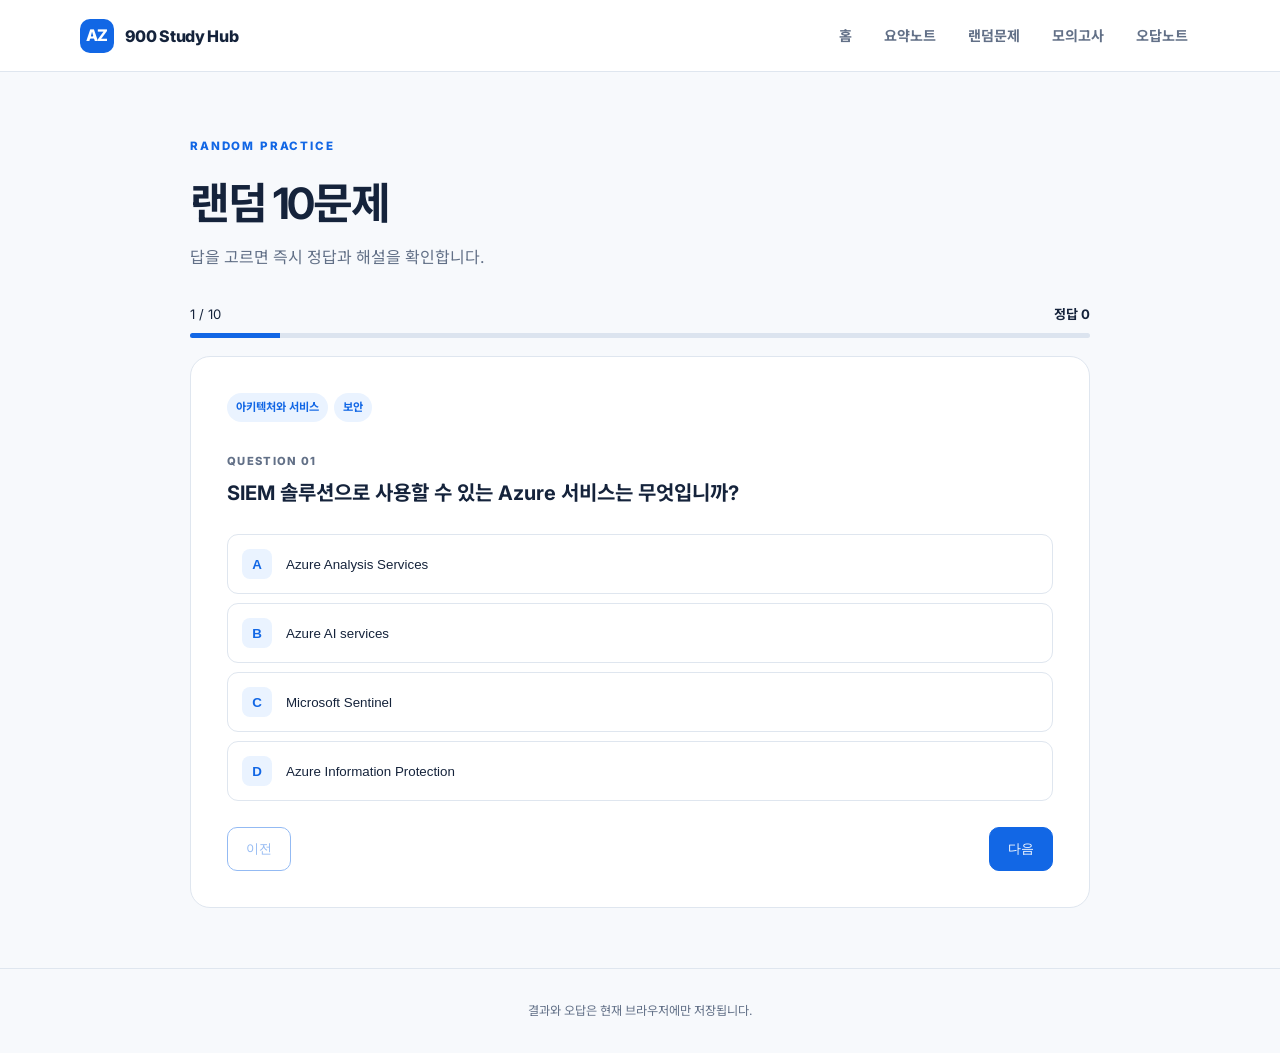
==== quiz.html @ db688e24 "first commit" ====
<!doctype html><html lang="ko"><head><meta charset="utf-8"><meta name="viewport" content="width=device-width,initial-scale=1"><meta name="description" content="AZ-900 랜덤문제와 모의고사"><title>문제풀이 · AZ-900 Study Hub</title><link rel="stylesheet" href="css/style.css"></head><body><header class="nav"><a class="brand" href="index.html"><span>AZ</span> 900 Study Hub</a><nav><a href="index.html">홈</a><a href="summary.html">요약노트</a><a href="quiz.html?mode=random">랜덤문제</a><a href="quiz.html?mode=exam">모의고사</a><a href="quiz.html?mode=wrong">오답노트</a></nav></header><main class="container quiz-page"><section class="quiz-head"><div><p class="eyebrow" id="modeKicker">PRACTICE</p><h1 id="modeTitle">문제풀이</h1><p id="modeDesc"></p></div><div class="timer" id="timer" hidden><small>남은 시간</small><b id="timerText">35:00</b></div></section><div class="quiz-bar" id="quizBar" hidden><div><span id="progressText"></span><b id="scoreText"></b></div><div class="progress"><i id="progressFill"></i></div></div><section id="quizArea"></section><section id="resultArea" class="result" hidden></section></main><footer>결과와 오답은 현재 브라우저에만 저장됩니다.</footer><script src="js/data.js"></script><script src="js/quiz.js"></script></body></html>
---- css/style.css ----
@import url('https://fonts.googleapis.com/css2?family=Inter:wght@500;600;700;800&family=Noto+Sans+KR:wght@400;500;600;700;800&display=swap');
:root{--ink:#15233b;--muted:#627087;--line:#dfe6ef;--blue:#1267e5;--blue2:#eaf3ff;--navy:#10203a;--bg:#f7f9fc;--green:#087f5b;--red:#c92a2a;--orange:#f59f00}*{box-sizing:border-box}html{scroll-behavior:smooth}body{margin:0;color:var(--ink);background:var(--bg);font-family:Inter,'Noto Sans KR',sans-serif;line-height:1.65}a{color:inherit;text-decoration:none}.container{width:min(1120px,calc(100% - 40px));margin:auto}.nav{height:72px;display:flex;align-items:center;justify-content:space-between;padding:0 max(20px,calc((100vw - 1120px)/2));border-bottom:1px solid var(--line);background:rgba(255,255,255,.94);position:sticky;top:0;z-index:20;backdrop-filter:blur(12px)}.brand{font-weight:800;letter-spacing:-.02em}.brand span{display:inline-grid;place-items:center;width:34px;height:34px;margin-right:8px;border-radius:10px;color:white;background:var(--blue)}nav{display:flex;gap:8px}nav a{padding:9px 12px;border-radius:9px;color:var(--muted);font-size:.88rem;font-weight:700}nav a:hover,nav a.active{color:var(--blue);background:var(--blue2)}.hero{min-height:560px;display:grid;grid-template-columns:1.45fr .7fr;gap:80px;align-items:center}.eyebrow{margin:0 0 12px;color:var(--blue);font-size:.72rem;font-weight:800;letter-spacing:.16em}.hero h1,.notes-head h1{margin:0;font-size:clamp(3.2rem,6vw,5.5rem);line-height:1.04;letter-spacing:-.065em}.hero h1 em{color:var(--blue);font-style:normal}.lead{max-width:650px;margin:24px 0;color:var(--muted);font-size:1.08rem}.actions{display:flex;gap:10px;margin-top:28px}.btn{display:inline-flex;justify-content:center;align-items:center;padding:12px 18px;border:1px solid var(--blue);border-radius:10px;color:white;background:var(--blue);font:700 .9rem inherit;cursor:pointer}.btn.ghost{color:var(--blue);background:white}.btn:disabled{opacity:.45;cursor:not-allowed}.exam-card{padding:34px;border-radius:22px;color:white;background:var(--navy);box-shadow:0 28px 60px #10203a30}.exam-card small{color:#afc2df}.exam-card strong{display:block;margin:12px 0;font-size:4rem;line-height:1}.exam-card sup{font-size:1rem;color:#7fb1ff}.exam-card p{margin:0;color:#afc2df}.stats{display:grid;grid-template-columns:repeat(4,1fr);margin-bottom:110px;border:1px solid var(--line);border-radius:18px;background:white;box-shadow:0 16px 45px #1c3f7020}.stats article{padding:25px 30px;border-right:1px solid var(--line)}.stats article:last-child{border:0}.stats b,.stats span{display:block}.stats b{font-size:1.8rem}.stats span{color:var(--muted);font-size:.78rem}.section-title{margin-bottom:30px}.section-title h2{margin:0;font-size:2rem;letter-spacing:-.04em}.domain-grid{display:grid;grid-template-columns:repeat(3,1fr);gap:14px;margin-bottom:100px}.domain-grid a{position:relative;padding:30px;border:1px solid var(--line);border-radius:18px;background:white;transition:.2s}.domain-grid a:hover{transform:translateY(-4px);border-color:#9ec3f6;box-shadow:0 18px 35px #1c3f7018}.domain-grid span{color:var(--blue);font-weight:800}.domain-grid h3{margin:22px 0 4px}.domain-grid b{color:var(--blue)}.domain-grid p{color:var(--muted);font-size:.88rem}.quick{display:grid;grid-template-columns:1fr 1fr;gap:60px;padding:50px;margin-bottom:80px;border-radius:22px;color:white;background:var(--navy)}.quick h2{margin:0;font-size:2rem}.quick-link{display:flex;justify-content:space-between;padding:15px 0;border-bottom:1px solid #ffffff2a}.quick-link span{color:#aabbd3;font-size:.82rem}footer{padding:32px 20px;text-align:center;color:var(--muted);font-size:.76rem;border-top:1px solid var(--line)}
.notes{max-width:980px}.notes-head{padding:90px 0 50px}.notes-head p:last-child{color:var(--muted)}.toc{position:sticky;top:82px;z-index:10;margin-bottom:22px;padding:8px;border:1px solid var(--line);border-radius:13px;background:#fffffff2;box-shadow:0 8px 24px #1c3f7012}.note-section{scroll-margin-top:150px;margin-bottom:22px;padding:42px;border:1px solid var(--line);border-radius:20px;background:white}.kicker{color:var(--blue);font-size:.72rem;font-weight:800;letter-spacing:.12em}.note-section h2{margin:4px 0 30px;font-size:2rem}.note-section h3{margin:34px 0 14px}.cards{display:grid;grid-template-columns:repeat(2,1fr);gap:10px}.cards.three{grid-template-columns:repeat(3,1fr)}.cards article{padding:20px;border:1px solid var(--line);border-radius:12px;background:#fafcff}.cards b{color:#174e9b}.cards p{margin:5px 0 0;color:var(--muted);font-size:.84rem}.callout{display:flex;justify-content:space-between;gap:30px;margin:22px 0;padding:20px;border-radius:12px;color:white;background:var(--navy)}.callout span{max-width:70%;color:#c5d0e2;font-size:.84rem}.table-wrap{overflow:auto}table{width:100%;border-collapse:collapse;font-size:.87rem}th,td{padding:14px;border-bottom:1px solid var(--line);text-align:left;vertical-align:top}th{color:var(--muted);font-size:.78rem;background:#f7f9fc}.trap{margin:20px 0;padding:17px;border-left:4px solid var(--orange);border-radius:8px;background:#fff8e6;font-size:.86rem}.trap b{display:block;color:#a05b00}.key-list{padding:0;list-style:none}.key-list li{padding:12px 4px;border-bottom:1px solid var(--line);font-size:.9rem}.hierarchy{display:flex;align-items:center;justify-content:center;gap:15px;padding:20px;border-radius:12px;background:var(--blue2)}.hierarchy i{color:var(--blue);font-style:normal}.mini{color:var(--muted);font-size:.85rem}.last{border-top:5px solid var(--blue)}
.quiz-page{max-width:900px;min-height:calc(100vh - 150px)}.quiz-head{display:flex;justify-content:space-between;align-items:end;padding:65px 0 28px}.quiz-head h1{margin:0;font-size:2.7rem;letter-spacing:-.05em}.quiz-head p:last-child{margin:5px 0;color:var(--muted)}.timer{min-width:130px;padding:14px 20px;border-radius:12px;color:white;background:var(--navy)}.timer small,.timer b{display:block}.timer small{color:#aabbd3}.timer b{font-size:1.45rem}.quiz-bar{margin-bottom:18px}.quiz-bar>div:first-child{display:flex;justify-content:space-between;font-size:.82rem}.progress{height:5px;margin-top:8px;overflow:hidden;border-radius:10px;background:#dce4ef}.progress i{display:block;height:100%;background:var(--blue);transition:.2s}.question{padding:36px;margin-bottom:60px;border:1px solid var(--line);border-radius:20px;background:white}.qmeta{display:flex;gap:6px}.qmeta span{padding:5px 9px;border-radius:20px;color:var(--blue);background:var(--blue2);font-size:.7rem;font-weight:700}.qnum{margin-top:30px;color:var(--muted);font-size:.7rem;font-weight:800;letter-spacing:.12em}.question h2{margin:8px 0 25px;font-size:1.25rem;line-height:1.55}.choices{display:grid;gap:9px}.choices button{display:flex;align-items:center;gap:14px;width:100%;padding:14px;border:1px solid var(--line);border-radius:11px;text-align:left;color:var(--ink);background:#fff;font:500 .9rem inherit;cursor:pointer}.choices button:hover,.choices button.selected{border-color:var(--blue);background:var(--blue2)}.choices i{display:grid;place-items:center;flex:0 0 30px;height:30px;border-radius:8px;color:var(--blue);background:var(--blue2);font-style:normal;font-weight:800}.feedback{margin-top:18px;padding:18px;border-radius:11px}.feedback.ok{color:#075f46;background:#e8f7f1}.feedback.no{color:#982020;background:#fff0f0}.feedback p{margin:7px 0}.feedback small{display:block;margin-top:10px}.qnav{display:flex;justify-content:space-between;margin-top:26px}.result{text-align:center;padding:45px;margin-bottom:60px;border:1px solid var(--line);border-radius:20px;background:white}.result h2{margin:0;font-size:3rem}.result-score{color:var(--blue);font-size:1.6rem}.result-list{margin-top:30px;text-align:left}.result-list details{padding:14px;border-bottom:1px solid var(--line)}.result-list summary{cursor:pointer}.result-list summary b{float:right}.result-list .pass summary b{color:var(--green)}.result-list .miss summary b{color:var(--red)}.result-list p{color:var(--muted);font-size:.86rem}.result .actions{justify-content:center}.empty{padding:70px;text-align:center;border:1px solid var(--line);border-radius:20px;background:white}
@media(max-width:760px){.nav{height:auto;align-items:flex-start;padding:14px 20px}.nav nav{max-width:65%;overflow:auto}.nav nav a{white-space:nowrap;padding:7px}.hero{grid-template-columns:1fr;min-height:auto;padding:70px 0}.hero h1,.notes-head h1{font-size:3.1rem}.exam-card{display:none}.stats{grid-template-columns:1fr 1fr;margin-bottom:70px}.stats article:nth-child(2){border-right:0}.stats article{border-bottom:1px solid var(--line)}.domain-grid{grid-template-columns:1fr}.quick{grid-template-columns:1fr;padding:30px}.notes-head{padding:60px 0 30px}.toc{position:static;overflow:auto;white-space:nowrap}.note-section{padding:24px 18px}.cards,.cards.three{grid-template-columns:1fr}.callout{flex-direction:column;gap:8px}.callout span{max-width:none}.hierarchy{flex-wrap:wrap}.quiz-head{align-items:flex-start;gap:15px}.quiz-head h1{font-size:2rem}.question{padding:22px 17px}.timer{min-width:110px}.container{width:min(100% - 24px,1120px)}}
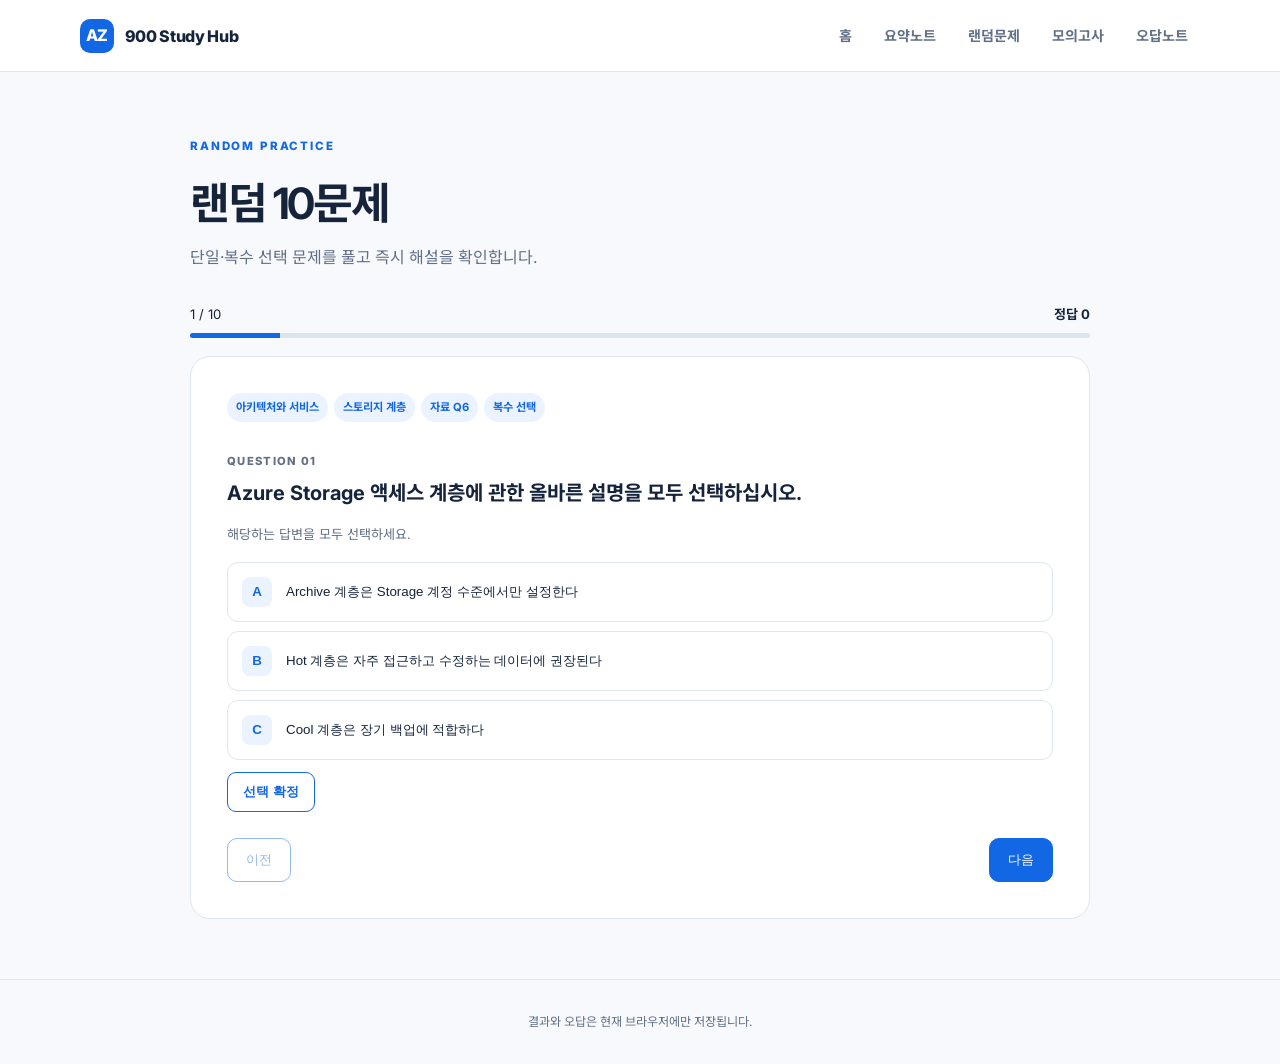
==== commit 02c07347: "Refactor quiz HTML structure and update timer display; enhance quiz tools with question map and revi" ====
--- a/quiz.html
+++ b/quiz.html
@@ -1 +1,28 @@
-<!doctype html><html lang="ko"><head><meta charset="utf-8"><meta name="viewport" content="width=device-width,initial-scale=1"><meta name="description" content="AZ-900 랜덤문제와 모의고사"><title>문제풀이 · AZ-900 Study Hub</title><link rel="stylesheet" href="css/style.css"></head><body><header class="nav"><a class="brand" href="index.html"><span>AZ</span> 900 Study Hub</a><nav><a href="index.html">홈</a><a href="summary.html">요약노트</a><a href="quiz.html?mode=random">랜덤문제</a><a href="quiz.html?mode=exam">모의고사</a><a href="quiz.html?mode=wrong">오답노트</a></nav></header><main class="container quiz-page"><section class="quiz-head"><div><p class="eyebrow" id="modeKicker">PRACTICE</p><h1 id="modeTitle">문제풀이</h1><p id="modeDesc"></p></div><div class="timer" id="timer" hidden><small>남은 시간</small><b id="timerText">35:00</b></div></section><div class="quiz-bar" id="quizBar" hidden><div><span id="progressText"></span><b id="scoreText"></b></div><div class="progress"><i id="progressFill"></i></div></div><section id="quizArea"></section><section id="resultArea" class="result" hidden></section></main><footer>결과와 오답은 현재 브라우저에만 저장됩니다.</footer><script src="js/data.js"></script><script src="js/quiz.js"></script></body></html>
+<!doctype html>
+<html lang="ko">
+<head>
+  <meta charset="utf-8">
+  <meta name="viewport" content="width=device-width,initial-scale=1">
+  <meta name="description" content="AZ-900 랜덤문제와 실전 모의고사">
+  <title>문제풀이 · AZ-900 Study Hub</title>
+  <link rel="stylesheet" href="css/style.css?v=20260813-2">
+</head>
+<body>
+  <header class="nav">
+    <a class="brand" href="index.html"><span>AZ</span> 900 Study Hub</a>
+    <nav><a href="index.html">홈</a><a href="summary.html">요약노트</a><a href="quiz.html?mode=random">랜덤문제</a><a href="quiz.html?mode=exam">모의고사</a><a href="quiz.html?mode=wrong">오답노트</a></nav>
+  </header>
+  <main class="container quiz-page">
+    <section class="quiz-head">
+      <div><p class="eyebrow" id="modeKicker">PRACTICE</p><h1 id="modeTitle">문제풀이</h1><p id="modeDesc"></p></div>
+      <div class="timer" id="timer" hidden><small>남은 시간</small><b id="timerText">45:00</b></div>
+    </section>
+    <div class="quiz-bar" id="quizBar" hidden><div><span id="progressText"></span><b id="scoreText"></b></div><div class="progress"><i id="progressFill"></i></div></div>
+    <section id="quizArea"></section>
+    <section id="resultArea" class="result" hidden></section>
+  </main>
+  <footer>결과와 오답은 현재 브라우저에만 저장됩니다.</footer>
+  <script src="js/data.js?v=20260813-2"></script>
+  <script src="js/quiz.js?v=20260813-2"></script>
+</body>
+</html>
--- a/css/style.css
+++ b/css/style.css
@@ -3,3 +3,5 @@
 .notes{max-width:980px}.notes-head{padding:90px 0 50px}.notes-head p:last-child{color:var(--muted)}.toc{position:sticky;top:82px;z-index:10;margin-bottom:22px;padding:8px;border:1px solid var(--line);border-radius:13px;background:#fffffff2;box-shadow:0 8px 24px #1c3f7012}.note-section{scroll-margin-top:150px;margin-bottom:22px;padding:42px;border:1px solid var(--line);border-radius:20px;background:white}.kicker{color:var(--blue);font-size:.72rem;font-weight:800;letter-spacing:.12em}.note-section h2{margin:4px 0 30px;font-size:2rem}.note-section h3{margin:34px 0 14px}.cards{display:grid;grid-template-columns:repeat(2,1fr);gap:10px}.cards.three{grid-template-columns:repeat(3,1fr)}.cards article{padding:20px;border:1px solid var(--line);border-radius:12px;background:#fafcff}.cards b{color:#174e9b}.cards p{margin:5px 0 0;color:var(--muted);font-size:.84rem}.callout{display:flex;justify-content:space-between;gap:30px;margin:22px 0;padding:20px;border-radius:12px;color:white;background:var(--navy)}.callout span{max-width:70%;color:#c5d0e2;font-size:.84rem}.table-wrap{overflow:auto}table{width:100%;border-collapse:collapse;font-size:.87rem}th,td{padding:14px;border-bottom:1px solid var(--line);text-align:left;vertical-align:top}th{color:var(--muted);font-size:.78rem;background:#f7f9fc}.trap{margin:20px 0;padding:17px;border-left:4px solid var(--orange);border-radius:8px;background:#fff8e6;font-size:.86rem}.trap b{display:block;color:#a05b00}.key-list{padding:0;list-style:none}.key-list li{padding:12px 4px;border-bottom:1px solid var(--line);font-size:.9rem}.hierarchy{display:flex;align-items:center;justify-content:center;gap:15px;padding:20px;border-radius:12px;background:var(--blue2)}.hierarchy i{color:var(--blue);font-style:normal}.mini{color:var(--muted);font-size:.85rem}.last{border-top:5px solid var(--blue)}
 .quiz-page{max-width:900px;min-height:calc(100vh - 150px)}.quiz-head{display:flex;justify-content:space-between;align-items:end;padding:65px 0 28px}.quiz-head h1{margin:0;font-size:2.7rem;letter-spacing:-.05em}.quiz-head p:last-child{margin:5px 0;color:var(--muted)}.timer{min-width:130px;padding:14px 20px;border-radius:12px;color:white;background:var(--navy)}.timer small,.timer b{display:block}.timer small{color:#aabbd3}.timer b{font-size:1.45rem}.quiz-bar{margin-bottom:18px}.quiz-bar>div:first-child{display:flex;justify-content:space-between;font-size:.82rem}.progress{height:5px;margin-top:8px;overflow:hidden;border-radius:10px;background:#dce4ef}.progress i{display:block;height:100%;background:var(--blue);transition:.2s}.question{padding:36px;margin-bottom:60px;border:1px solid var(--line);border-radius:20px;background:white}.qmeta{display:flex;gap:6px}.qmeta span{padding:5px 9px;border-radius:20px;color:var(--blue);background:var(--blue2);font-size:.7rem;font-weight:700}.qnum{margin-top:30px;color:var(--muted);font-size:.7rem;font-weight:800;letter-spacing:.12em}.question h2{margin:8px 0 25px;font-size:1.25rem;line-height:1.55}.choices{display:grid;gap:9px}.choices button{display:flex;align-items:center;gap:14px;width:100%;padding:14px;border:1px solid var(--line);border-radius:11px;text-align:left;color:var(--ink);background:#fff;font:500 .9rem inherit;cursor:pointer}.choices button:hover,.choices button.selected{border-color:var(--blue);background:var(--blue2)}.choices i{display:grid;place-items:center;flex:0 0 30px;height:30px;border-radius:8px;color:var(--blue);background:var(--blue2);font-style:normal;font-weight:800}.feedback{margin-top:18px;padding:18px;border-radius:11px}.feedback.ok{color:#075f46;background:#e8f7f1}.feedback.no{color:#982020;background:#fff0f0}.feedback p{margin:7px 0}.feedback small{display:block;margin-top:10px}.qnav{display:flex;justify-content:space-between;margin-top:26px}.result{text-align:center;padding:45px;margin-bottom:60px;border:1px solid var(--line);border-radius:20px;background:white}.result h2{margin:0;font-size:3rem}.result-score{color:var(--blue);font-size:1.6rem}.result-list{margin-top:30px;text-align:left}.result-list details{padding:14px;border-bottom:1px solid var(--line)}.result-list summary{cursor:pointer}.result-list summary b{float:right}.result-list .pass summary b{color:var(--green)}.result-list .miss summary b{color:var(--red)}.result-list p{color:var(--muted);font-size:.86rem}.result .actions{justify-content:center}.empty{padding:70px;text-align:center;border:1px solid var(--line);border-radius:20px;background:white}
 @media(max-width:760px){.nav{height:auto;align-items:flex-start;padding:14px 20px}.nav nav{max-width:65%;overflow:auto}.nav nav a{white-space:nowrap;padding:7px}.hero{grid-template-columns:1fr;min-height:auto;padding:70px 0}.hero h1,.notes-head h1{font-size:3.1rem}.exam-card{display:none}.stats{grid-template-columns:1fr 1fr;margin-bottom:70px}.stats article:nth-child(2){border-right:0}.stats article{border-bottom:1px solid var(--line)}.domain-grid{grid-template-columns:1fr}.quick{grid-template-columns:1fr;padding:30px}.notes-head{padding:60px 0 30px}.toc{position:static;overflow:auto;white-space:nowrap}.note-section{padding:24px 18px}.cards,.cards.three{grid-template-columns:1fr}.callout{flex-direction:column;gap:8px}.callout span{max-width:none}.hierarchy{flex-wrap:wrap}.quiz-head{align-items:flex-start;gap:15px}.quiz-head h1{font-size:2rem}.question{padding:22px 17px}.timer{min-width:110px}.container{width:min(100% - 24px,1120px)}}
+.multi-note{margin:-10px 0 16px;color:var(--muted);font-size:.82rem}.confirm-answer{margin-top:12px;padding:10px 15px;border:1px solid var(--blue);border-radius:9px;color:var(--blue);background:#fff;font-weight:800;cursor:pointer}
+.timer.urgent{background:var(--red)}.exam-tools{margin-top:24px;padding:14px 16px;border:1px solid var(--line);border-radius:12px;background:#f8fafc}.exam-tools-head{display:flex;align-items:center;justify-content:space-between;gap:10px}.review-btn,.map-toggle{padding:9px 13px;border:1px solid var(--line);border-radius:8px;background:white;cursor:pointer;font:700 .8rem inherit}.review-btn{color:#8a5b00}.review-btn.active{border-color:#e0a800;background:#fff3bf}.map-toggle{color:var(--blue)}.map-toggle span{margin-left:5px}.question-map[hidden]{display:none}.question-map{display:grid;grid-template-columns:repeat(10,minmax(34px,1fr));gap:7px;margin-top:14px}.question-map button{height:36px;border:1px solid var(--line);border-radius:8px;color:var(--muted);background:white;cursor:pointer;font:700 .75rem inherit}.question-map button:hover{border-color:var(--blue)}.question-map button.answered{border-color:#8ab8f5;color:var(--blue);background:var(--blue2)}.question-map button.marked{box-shadow:inset 0 0 0 2px #f2b705}.question-map button.current{border-color:var(--blue);color:white;background:var(--blue)}.map-legend{display:flex;gap:14px;margin-top:11px;color:var(--muted);font-size:.7rem}.map-legend span{display:flex;align-items:center;gap:5px}.map-legend i{width:9px;height:9px;border:1px solid var(--line);border-radius:3px;background:white}.map-legend .legend-current{border-color:var(--blue);background:var(--blue)}.map-legend .legend-answered{border-color:#8ab8f5;background:var(--blue2)}.map-legend .legend-marked{border:2px solid #f2b705}.score-note{max-width:650px;margin:14px auto;padding:12px;border-radius:9px;color:var(--muted);background:#f4f7fb;font-size:.82rem}@media(max-width:560px){.exam-tools-head{align-items:stretch;flex-direction:column}.question-map{grid-template-columns:repeat(5,1fr)}.map-legend{flex-wrap:wrap}}
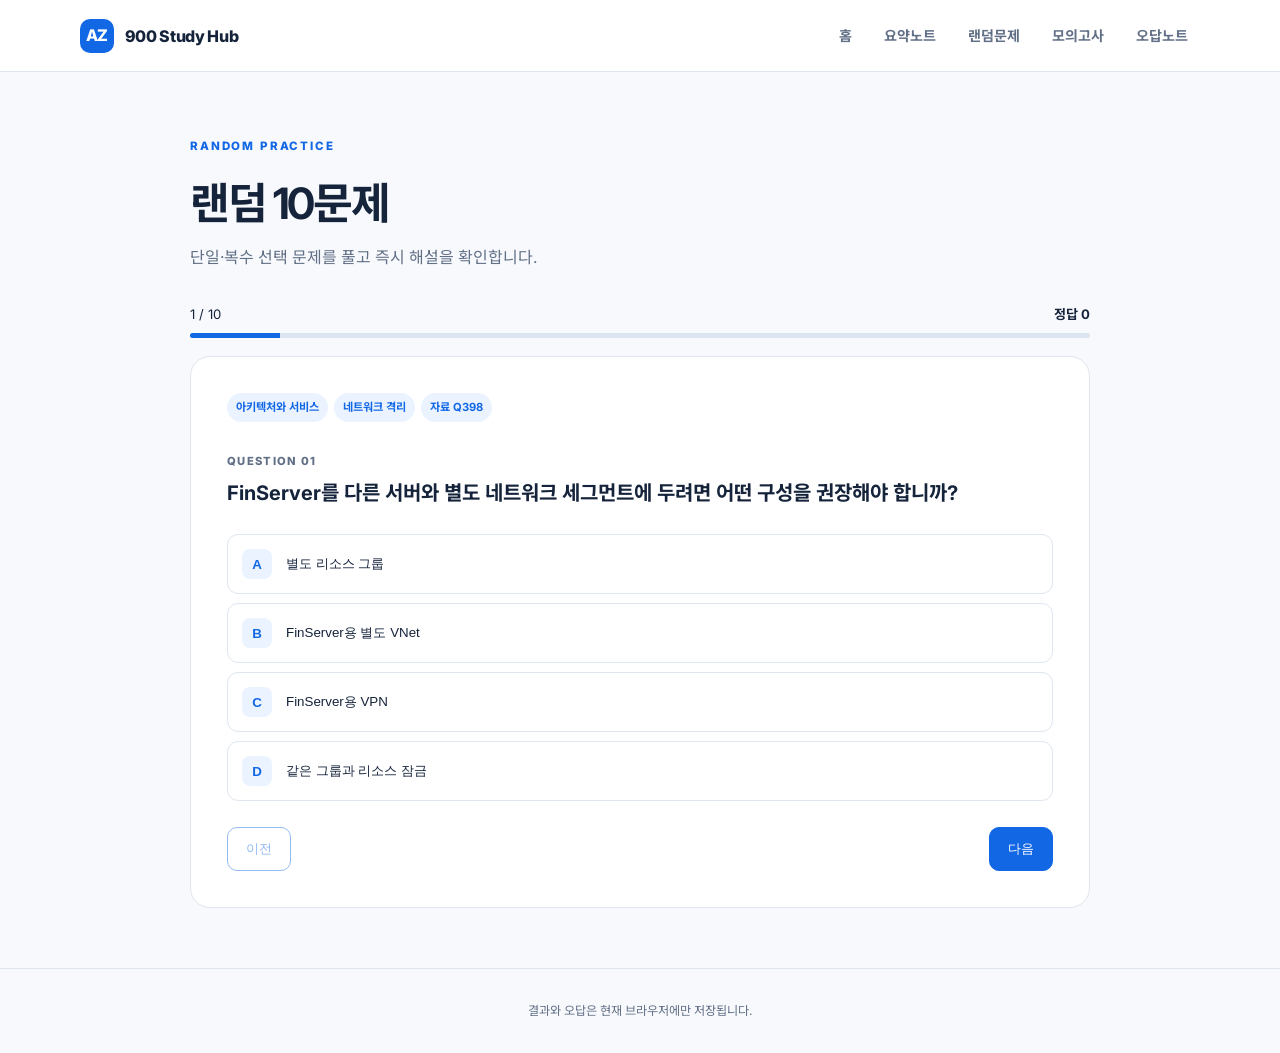
==== commit ca15ecb3: "Update styles and enhance quiz navigation with answer status display" ====
--- a/quiz.html
+++ b/quiz.html
@@ -5,7 +5,7 @@
   <meta name="viewport" content="width=device-width,initial-scale=1">
   <meta name="description" content="AZ-900 랜덤문제와 실전 모의고사">
   <title>문제풀이 · AZ-900 Study Hub</title>
-  <link rel="stylesheet" href="css/style.css?v=20260813-2">
+  <link rel="stylesheet" href="css/style.css?v=20260813-3">
 </head>
 <body>
   <header class="nav">
@@ -23,6 +23,6 @@
   </main>
   <footer>결과와 오답은 현재 브라우저에만 저장됩니다.</footer>
   <script src="js/data.js?v=20260813-2"></script>
-  <script src="js/quiz.js?v=20260813-2"></script>
+  <script src="js/quiz.js?v=20260813-3"></script>
 </body>
 </html>
--- a/css/style.css
+++ b/css/style.css
@@ -4,4 +4,6 @@
 .quiz-page{max-width:900px;min-height:calc(100vh - 150px)}.quiz-head{display:flex;justify-content:space-between;align-items:end;padding:65px 0 28px}.quiz-head h1{margin:0;font-size:2.7rem;letter-spacing:-.05em}.quiz-head p:last-child{margin:5px 0;color:var(--muted)}.timer{min-width:130px;padding:14px 20px;border-radius:12px;color:white;background:var(--navy)}.timer small,.timer b{display:block}.timer small{color:#aabbd3}.timer b{font-size:1.45rem}.quiz-bar{margin-bottom:18px}.quiz-bar>div:first-child{display:flex;justify-content:space-between;font-size:.82rem}.progress{height:5px;margin-top:8px;overflow:hidden;border-radius:10px;background:#dce4ef}.progress i{display:block;height:100%;background:var(--blue);transition:.2s}.question{padding:36px;margin-bottom:60px;border:1px solid var(--line);border-radius:20px;background:white}.qmeta{display:flex;gap:6px}.qmeta span{padding:5px 9px;border-radius:20px;color:var(--blue);background:var(--blue2);font-size:.7rem;font-weight:700}.qnum{margin-top:30px;color:var(--muted);font-size:.7rem;font-weight:800;letter-spacing:.12em}.question h2{margin:8px 0 25px;font-size:1.25rem;line-height:1.55}.choices{display:grid;gap:9px}.choices button{display:flex;align-items:center;gap:14px;width:100%;padding:14px;border:1px solid var(--line);border-radius:11px;text-align:left;color:var(--ink);background:#fff;font:500 .9rem inherit;cursor:pointer}.choices button:hover,.choices button.selected{border-color:var(--blue);background:var(--blue2)}.choices i{display:grid;place-items:center;flex:0 0 30px;height:30px;border-radius:8px;color:var(--blue);background:var(--blue2);font-style:normal;font-weight:800}.feedback{margin-top:18px;padding:18px;border-radius:11px}.feedback.ok{color:#075f46;background:#e8f7f1}.feedback.no{color:#982020;background:#fff0f0}.feedback p{margin:7px 0}.feedback small{display:block;margin-top:10px}.qnav{display:flex;justify-content:space-between;margin-top:26px}.result{text-align:center;padding:45px;margin-bottom:60px;border:1px solid var(--line);border-radius:20px;background:white}.result h2{margin:0;font-size:3rem}.result-score{color:var(--blue);font-size:1.6rem}.result-list{margin-top:30px;text-align:left}.result-list details{padding:14px;border-bottom:1px solid var(--line)}.result-list summary{cursor:pointer}.result-list summary b{float:right}.result-list .pass summary b{color:var(--green)}.result-list .miss summary b{color:var(--red)}.result-list p{color:var(--muted);font-size:.86rem}.result .actions{justify-content:center}.empty{padding:70px;text-align:center;border:1px solid var(--line);border-radius:20px;background:white}
 @media(max-width:760px){.nav{height:auto;align-items:flex-start;padding:14px 20px}.nav nav{max-width:65%;overflow:auto}.nav nav a{white-space:nowrap;padding:7px}.hero{grid-template-columns:1fr;min-height:auto;padding:70px 0}.hero h1,.notes-head h1{font-size:3.1rem}.exam-card{display:none}.stats{grid-template-columns:1fr 1fr;margin-bottom:70px}.stats article:nth-child(2){border-right:0}.stats article{border-bottom:1px solid var(--line)}.domain-grid{grid-template-columns:1fr}.quick{grid-template-columns:1fr;padding:30px}.notes-head{padding:60px 0 30px}.toc{position:static;overflow:auto;white-space:nowrap}.note-section{padding:24px 18px}.cards,.cards.three{grid-template-columns:1fr}.callout{flex-direction:column;gap:8px}.callout span{max-width:none}.hierarchy{flex-wrap:wrap}.quiz-head{align-items:flex-start;gap:15px}.quiz-head h1{font-size:2rem}.question{padding:22px 17px}.timer{min-width:110px}.container{width:min(100% - 24px,1120px)}}
 .multi-note{margin:-10px 0 16px;color:var(--muted);font-size:.82rem}.confirm-answer{margin-top:12px;padding:10px 15px;border:1px solid var(--blue);border-radius:9px;color:var(--blue);background:#fff;font-weight:800;cursor:pointer}
+.section-intro{margin:-14px 0 32px;color:var(--muted)}.exam-extra{border-top:5px solid var(--blue)}.exam-extra code{padding:2px 6px;border-radius:5px;color:#174e9b;background:var(--blue2);font-family:Consolas,monospace}.exam-extra table b{color:#174e9b}.exam-extra .cards article{min-height:105px}
 .timer.urgent{background:var(--red)}.exam-tools{margin-top:24px;padding:14px 16px;border:1px solid var(--line);border-radius:12px;background:#f8fafc}.exam-tools-head{display:flex;align-items:center;justify-content:space-between;gap:10px}.review-btn,.map-toggle{padding:9px 13px;border:1px solid var(--line);border-radius:8px;background:white;cursor:pointer;font:700 .8rem inherit}.review-btn{color:#8a5b00}.review-btn.active{border-color:#e0a800;background:#fff3bf}.map-toggle{color:var(--blue)}.map-toggle span{margin-left:5px}.question-map[hidden]{display:none}.question-map{display:grid;grid-template-columns:repeat(10,minmax(34px,1fr));gap:7px;margin-top:14px}.question-map button{height:36px;border:1px solid var(--line);border-radius:8px;color:var(--muted);background:white;cursor:pointer;font:700 .75rem inherit}.question-map button:hover{border-color:var(--blue)}.question-map button.answered{border-color:#8ab8f5;color:var(--blue);background:var(--blue2)}.question-map button.marked{box-shadow:inset 0 0 0 2px #f2b705}.question-map button.current{border-color:var(--blue);color:white;background:var(--blue)}.map-legend{display:flex;gap:14px;margin-top:11px;color:var(--muted);font-size:.7rem}.map-legend span{display:flex;align-items:center;gap:5px}.map-legend i{width:9px;height:9px;border:1px solid var(--line);border-radius:3px;background:white}.map-legend .legend-current{border-color:var(--blue);background:var(--blue)}.map-legend .legend-answered{border-color:#8ab8f5;background:var(--blue2)}.map-legend .legend-marked{border:2px solid #f2b705}.score-note{max-width:650px;margin:14px auto;padding:12px;border-radius:9px;color:var(--muted);background:#f4f7fb;font-size:.82rem}@media(max-width:560px){.exam-tools-head{align-items:stretch;flex-direction:column}.question-map{grid-template-columns:repeat(5,1fr)}.map-legend{flex-wrap:wrap}}
+.answer-status{margin-bottom:14px;padding:16px;border:1px solid var(--line);border-radius:16px;background:white;box-shadow:0 8px 28px #1c3f700d}.status-head{display:flex;justify-content:space-between;align-items:center;color:var(--muted);font-size:.78rem}.status-head b{color:var(--ink)}.answer-status .question-map{grid-template-columns:repeat(25,minmax(22px,1fr));gap:5px;margin-top:12px}.answer-status .question-map button{height:34px;border:0;border-radius:6px;background:#f0f3f8;font-size:.65rem}.answer-status .question-map button.answered{color:#174e9b;background:#dceaff}.answer-status .question-map button.marked{box-shadow:inset 0 0 0 2px #f2b705}.answer-status .question-map button.current{box-shadow:inset 0 0 0 2px var(--blue);color:var(--blue);background:white}.exam-question{padding:30px 22px}.exam-question .qnum{color:var(--blue)}.exam-question .choices button{padding:13px 14px}.exam-question .choices i{border-radius:50%;color:#48617f;background:#edf2f9}.exam-question .choices button.selected i{color:white;background:var(--blue)}.exam-nav{display:flex;justify-content:space-between;align-items:center;margin-top:26px}.exam-nav>div{display:flex;gap:8px}.exit-btn{border-color:var(--line);color:var(--ink);background:#edf2f9}.exam-nav .review-btn{min-width:82px}.timer{border:1px solid var(--line);color:var(--ink);background:white;box-shadow:0 10px 28px #1c3f7012}.timer small{color:var(--muted)}.timer.urgent{border-color:var(--red);color:white;background:var(--red)}.timer.urgent small{color:#ffe3e3}@media(max-width:760px){.answer-status .question-map{grid-template-columns:repeat(10,1fr)}.exam-nav{align-items:stretch;flex-direction:column-reverse;gap:10px}.exam-nav>div{display:grid;grid-template-columns:repeat(3,1fr)}.exam-nav .btn,.exam-nav .review-btn{padding:10px 8px}.exit-btn{align-self:flex-start}.status-head{align-items:flex-start;flex-direction:column;gap:4px}}
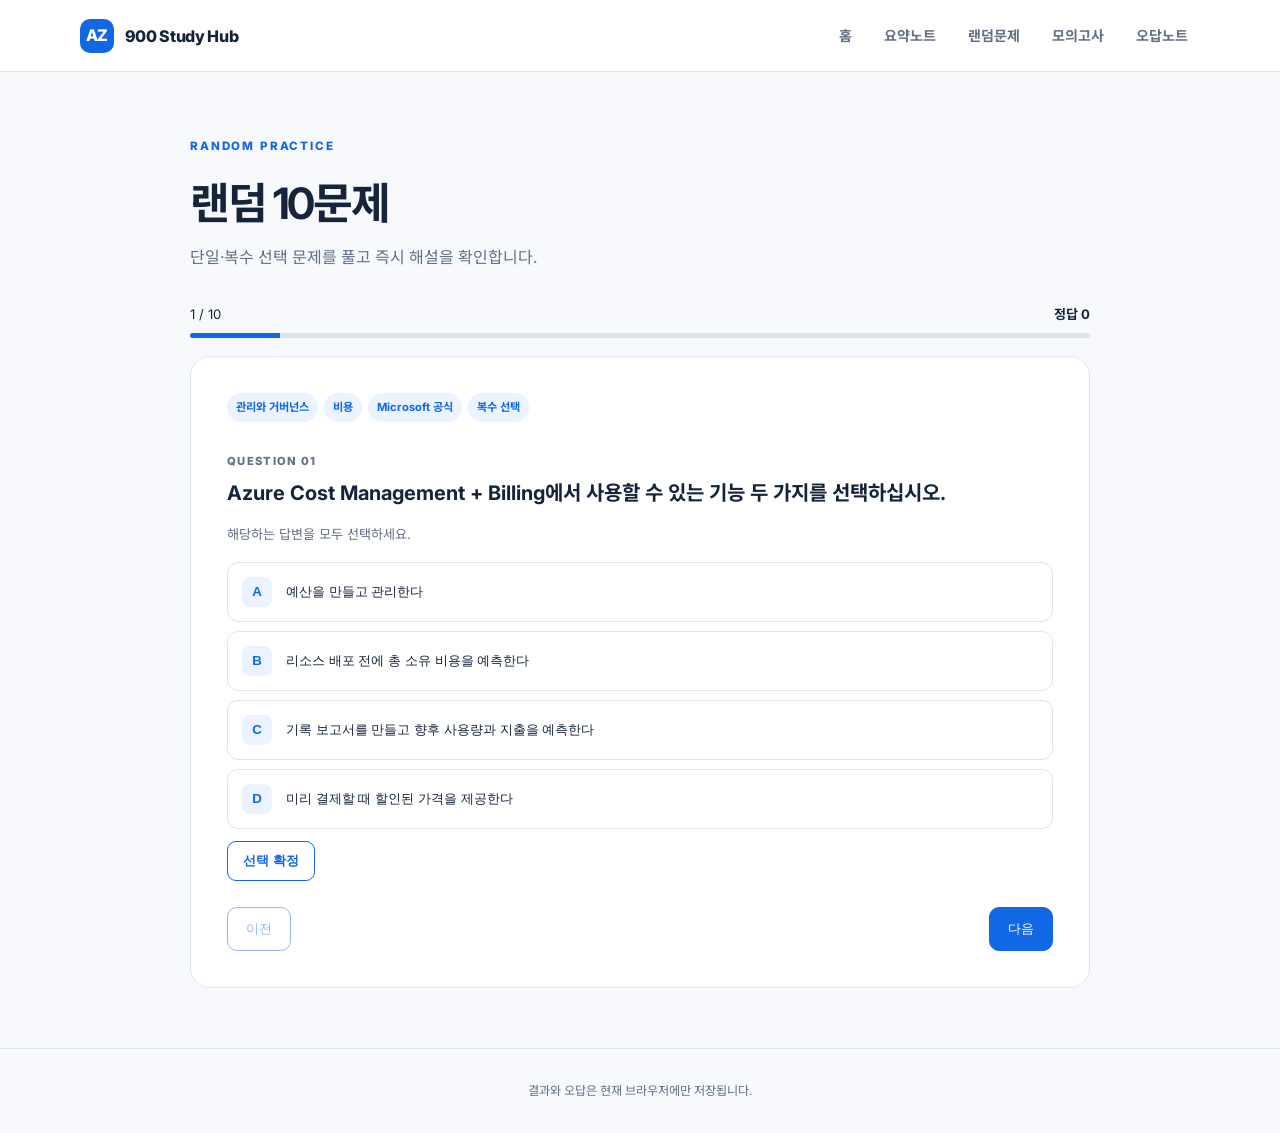
==== commit 1d9ee1dd: "Update quiz styles and functionality; remove reviewed state tracking and update version references" ====
--- a/quiz.html
+++ b/quiz.html
@@ -5,7 +5,7 @@
   <meta name="viewport" content="width=device-width,initial-scale=1">
   <meta name="description" content="AZ-900 랜덤문제와 실전 모의고사">
   <title>문제풀이 · AZ-900 Study Hub</title>
-  <link rel="stylesheet" href="css/style.css?v=20260813-3">
+  <link rel="stylesheet" href="css/style.css?v=20260813-4">
 </head>
 <body>
   <header class="nav">
@@ -23,6 +23,6 @@
   </main>
   <footer>결과와 오답은 현재 브라우저에만 저장됩니다.</footer>
   <script src="js/data.js?v=20260813-2"></script>
-  <script src="js/quiz.js?v=20260813-3"></script>
+  <script src="js/quiz.js?v=20260813-4"></script>
 </body>
 </html>
--- a/css/style.css
+++ b/css/style.css
@@ -6,4 +6,4 @@
 .multi-note{margin:-10px 0 16px;color:var(--muted);font-size:.82rem}.confirm-answer{margin-top:12px;padding:10px 15px;border:1px solid var(--blue);border-radius:9px;color:var(--blue);background:#fff;font-weight:800;cursor:pointer}
 .section-intro{margin:-14px 0 32px;color:var(--muted)}.exam-extra{border-top:5px solid var(--blue)}.exam-extra code{padding:2px 6px;border-radius:5px;color:#174e9b;background:var(--blue2);font-family:Consolas,monospace}.exam-extra table b{color:#174e9b}.exam-extra .cards article{min-height:105px}
 .timer.urgent{background:var(--red)}.exam-tools{margin-top:24px;padding:14px 16px;border:1px solid var(--line);border-radius:12px;background:#f8fafc}.exam-tools-head{display:flex;align-items:center;justify-content:space-between;gap:10px}.review-btn,.map-toggle{padding:9px 13px;border:1px solid var(--line);border-radius:8px;background:white;cursor:pointer;font:700 .8rem inherit}.review-btn{color:#8a5b00}.review-btn.active{border-color:#e0a800;background:#fff3bf}.map-toggle{color:var(--blue)}.map-toggle span{margin-left:5px}.question-map[hidden]{display:none}.question-map{display:grid;grid-template-columns:repeat(10,minmax(34px,1fr));gap:7px;margin-top:14px}.question-map button{height:36px;border:1px solid var(--line);border-radius:8px;color:var(--muted);background:white;cursor:pointer;font:700 .75rem inherit}.question-map button:hover{border-color:var(--blue)}.question-map button.answered{border-color:#8ab8f5;color:var(--blue);background:var(--blue2)}.question-map button.marked{box-shadow:inset 0 0 0 2px #f2b705}.question-map button.current{border-color:var(--blue);color:white;background:var(--blue)}.map-legend{display:flex;gap:14px;margin-top:11px;color:var(--muted);font-size:.7rem}.map-legend span{display:flex;align-items:center;gap:5px}.map-legend i{width:9px;height:9px;border:1px solid var(--line);border-radius:3px;background:white}.map-legend .legend-current{border-color:var(--blue);background:var(--blue)}.map-legend .legend-answered{border-color:#8ab8f5;background:var(--blue2)}.map-legend .legend-marked{border:2px solid #f2b705}.score-note{max-width:650px;margin:14px auto;padding:12px;border-radius:9px;color:var(--muted);background:#f4f7fb;font-size:.82rem}@media(max-width:560px){.exam-tools-head{align-items:stretch;flex-direction:column}.question-map{grid-template-columns:repeat(5,1fr)}.map-legend{flex-wrap:wrap}}
-.answer-status{margin-bottom:14px;padding:16px;border:1px solid var(--line);border-radius:16px;background:white;box-shadow:0 8px 28px #1c3f700d}.status-head{display:flex;justify-content:space-between;align-items:center;color:var(--muted);font-size:.78rem}.status-head b{color:var(--ink)}.answer-status .question-map{grid-template-columns:repeat(25,minmax(22px,1fr));gap:5px;margin-top:12px}.answer-status .question-map button{height:34px;border:0;border-radius:6px;background:#f0f3f8;font-size:.65rem}.answer-status .question-map button.answered{color:#174e9b;background:#dceaff}.answer-status .question-map button.marked{box-shadow:inset 0 0 0 2px #f2b705}.answer-status .question-map button.current{box-shadow:inset 0 0 0 2px var(--blue);color:var(--blue);background:white}.exam-question{padding:30px 22px}.exam-question .qnum{color:var(--blue)}.exam-question .choices button{padding:13px 14px}.exam-question .choices i{border-radius:50%;color:#48617f;background:#edf2f9}.exam-question .choices button.selected i{color:white;background:var(--blue)}.exam-nav{display:flex;justify-content:space-between;align-items:center;margin-top:26px}.exam-nav>div{display:flex;gap:8px}.exit-btn{border-color:var(--line);color:var(--ink);background:#edf2f9}.exam-nav .review-btn{min-width:82px}.timer{border:1px solid var(--line);color:var(--ink);background:white;box-shadow:0 10px 28px #1c3f7012}.timer small{color:var(--muted)}.timer.urgent{border-color:var(--red);color:white;background:var(--red)}.timer.urgent small{color:#ffe3e3}@media(max-width:760px){.answer-status .question-map{grid-template-columns:repeat(10,1fr)}.exam-nav{align-items:stretch;flex-direction:column-reverse;gap:10px}.exam-nav>div{display:grid;grid-template-columns:repeat(3,1fr)}.exam-nav .btn,.exam-nav .review-btn{padding:10px 8px}.exit-btn{align-self:flex-start}.status-head{align-items:flex-start;flex-direction:column;gap:4px}}
+.answer-status{margin-bottom:14px;padding:16px;border:1px solid var(--line);border-radius:16px;background:white;box-shadow:0 8px 28px #1c3f700d}.status-head{display:flex;justify-content:space-between;align-items:center;color:var(--muted);font-size:.78rem}.status-head b{color:var(--ink)}.answer-status .question-map{grid-template-columns:repeat(25,minmax(22px,1fr));gap:5px;margin-top:12px}.answer-status .question-map button{height:34px;border:0;border-radius:6px;background:#f0f3f8;font-size:.65rem}.answer-status .question-map button.answered{color:#174e9b;background:#dceaff}.answer-status .question-map button.current{box-shadow:inset 0 0 0 2px var(--blue);color:var(--blue);background:white}.exam-question{padding:30px 22px}.exam-question .qnum{color:var(--blue)}.exam-question .choices button{padding:13px 14px}.exam-question .choices i{border-radius:50%;color:#48617f;background:#edf2f9}.exam-question .choices button.selected i{color:white;background:var(--blue)}.exam-nav{display:flex;justify-content:space-between;align-items:center;margin-top:26px}.exam-nav>div{display:flex;gap:8px}.exit-btn{border-color:var(--line);color:var(--ink);background:#edf2f9}.timer{border:1px solid var(--line);color:var(--ink);background:white;box-shadow:0 10px 28px #1c3f7012}.timer small{color:var(--muted)}.timer.urgent{border-color:var(--red);color:white;background:var(--red)}.timer.urgent small{color:#ffe3e3}@media(max-width:760px){.answer-status .question-map{grid-template-columns:repeat(10,1fr)}.exam-nav{align-items:stretch;flex-direction:column-reverse;gap:10px}.exam-nav>div{display:grid;grid-template-columns:repeat(3,1fr)}.exam-nav .btn{padding:10px 8px}.exit-btn{align-self:flex-start}.status-head{align-items:flex-start;flex-direction:column;gap:4px}}
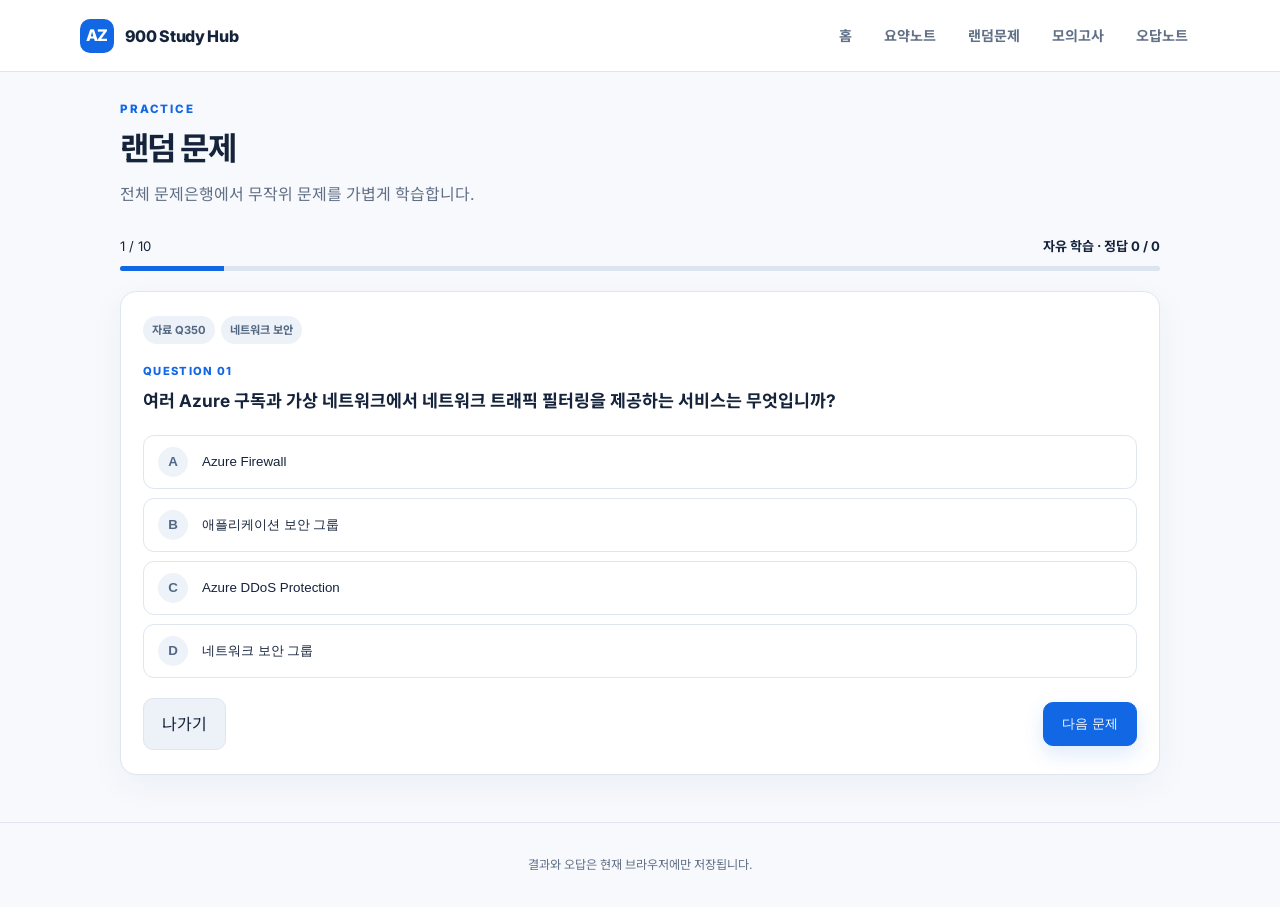
==== commit 32411811: "Update quiz styles and functionality; enhance question display and feedback mechanisms" ====
--- a/quiz.html
+++ b/quiz.html
@@ -5,7 +5,7 @@
   <meta name="viewport" content="width=device-width,initial-scale=1">
   <meta name="description" content="AZ-900 랜덤문제와 실전 모의고사">
   <title>문제풀이 · AZ-900 Study Hub</title>
-  <link rel="stylesheet" href="css/style.css?v=20260813-4">
+  <link rel="stylesheet" href="css/style.css?v=20260813-5">
 </head>
 <body>
   <header class="nav">
@@ -23,6 +23,6 @@
   </main>
   <footer>결과와 오답은 현재 브라우저에만 저장됩니다.</footer>
   <script src="js/data.js?v=20260813-2"></script>
-  <script src="js/quiz.js?v=20260813-4"></script>
+  <script src="js/quiz.js?v=20260813-5"></script>
 </body>
 </html>
--- a/css/style.css
+++ b/css/style.css
@@ -5,5 +5,6 @@
 @media(max-width:760px){.nav{height:auto;align-items:flex-start;padding:14px 20px}.nav nav{max-width:65%;overflow:auto}.nav nav a{white-space:nowrap;padding:7px}.hero{grid-template-columns:1fr;min-height:auto;padding:70px 0}.hero h1,.notes-head h1{font-size:3.1rem}.exam-card{display:none}.stats{grid-template-columns:1fr 1fr;margin-bottom:70px}.stats article:nth-child(2){border-right:0}.stats article{border-bottom:1px solid var(--line)}.domain-grid{grid-template-columns:1fr}.quick{grid-template-columns:1fr;padding:30px}.notes-head{padding:60px 0 30px}.toc{position:static;overflow:auto;white-space:nowrap}.note-section{padding:24px 18px}.cards,.cards.three{grid-template-columns:1fr}.callout{flex-direction:column;gap:8px}.callout span{max-width:none}.hierarchy{flex-wrap:wrap}.quiz-head{align-items:flex-start;gap:15px}.quiz-head h1{font-size:2rem}.question{padding:22px 17px}.timer{min-width:110px}.container{width:min(100% - 24px,1120px)}}
 .multi-note{margin:-10px 0 16px;color:var(--muted);font-size:.82rem}.confirm-answer{margin-top:12px;padding:10px 15px;border:1px solid var(--blue);border-radius:9px;color:var(--blue);background:#fff;font-weight:800;cursor:pointer}
 .section-intro{margin:-14px 0 32px;color:var(--muted)}.exam-extra{border-top:5px solid var(--blue)}.exam-extra code{padding:2px 6px;border-radius:5px;color:#174e9b;background:var(--blue2);font-family:Consolas,monospace}.exam-extra table b{color:#174e9b}.exam-extra .cards article{min-height:105px}
+.quiz-page{max-width:1040px}.quiz-head{padding:28px 0 24px}.quiz-head h1{font-size:2rem}.quiz-head .eyebrow{margin-bottom:4px}.quiz-bar{margin-bottom:20px}.question{border-radius:16px;box-shadow:0 10px 34px #1c3f700d}.practice-question,.exam-question{padding:24px 22px}.qmeta span{color:#536783;background:#edf2f8}.qnum{margin-top:18px;color:var(--blue)}.question h2{margin:7px 0 20px;font-size:1.08rem}.choices button{min-height:52px;padding:11px 14px;border-radius:11px}.choices button:disabled{opacity:1;cursor:default}.choices i{border-radius:50%;color:#516987;background:#eef3fa}.choices button.selected{border:1.5px solid var(--blue);background:#f8fbff}.choices button.selected i{color:white;background:var(--blue)}.choices button.correct{border:1.5px solid #0ca678;background:#e8f8f1}.choices button.correct i{color:white;background:#0ca678}.choices button.wrong{border:1.5px solid #fa5252;background:#fff0f0}.choices button.wrong i{color:white;background:#fa5252}.feedback{margin-top:17px;padding:16px;border-left:4px solid var(--blue);border-radius:11px;color:var(--ink);background:#f0f3f9}.feedback.ok,.feedback.no{color:var(--ink);background:#f0f3f9}.feedback.ok>b{color:#087f5b}.feedback.no>b{color:#fa3e3e}.feedback p{margin:8px 0 5px}.feedback small{color:var(--muted)}.practice-nav{display:flex;justify-content:space-between;align-items:center;margin-top:20px}.practice-nav>div{display:flex;gap:8px}.practice-nav .btn,.exam-nav .btn{box-shadow:0 8px 20px #1267e524}.exit-btn{box-shadow:none!important}.answer-status{box-shadow:none}.quiz-head+.quiz-bar{padding-top:0}@media(max-width:760px){.practice-nav{align-items:stretch;flex-direction:column-reverse;gap:10px}.practice-nav>div{display:grid;grid-template-columns:1fr 1fr}.practice-nav .exit-btn{align-self:flex-start}.question h2{font-size:1rem}}
 .timer.urgent{background:var(--red)}.exam-tools{margin-top:24px;padding:14px 16px;border:1px solid var(--line);border-radius:12px;background:#f8fafc}.exam-tools-head{display:flex;align-items:center;justify-content:space-between;gap:10px}.review-btn,.map-toggle{padding:9px 13px;border:1px solid var(--line);border-radius:8px;background:white;cursor:pointer;font:700 .8rem inherit}.review-btn{color:#8a5b00}.review-btn.active{border-color:#e0a800;background:#fff3bf}.map-toggle{color:var(--blue)}.map-toggle span{margin-left:5px}.question-map[hidden]{display:none}.question-map{display:grid;grid-template-columns:repeat(10,minmax(34px,1fr));gap:7px;margin-top:14px}.question-map button{height:36px;border:1px solid var(--line);border-radius:8px;color:var(--muted);background:white;cursor:pointer;font:700 .75rem inherit}.question-map button:hover{border-color:var(--blue)}.question-map button.answered{border-color:#8ab8f5;color:var(--blue);background:var(--blue2)}.question-map button.marked{box-shadow:inset 0 0 0 2px #f2b705}.question-map button.current{border-color:var(--blue);color:white;background:var(--blue)}.map-legend{display:flex;gap:14px;margin-top:11px;color:var(--muted);font-size:.7rem}.map-legend span{display:flex;align-items:center;gap:5px}.map-legend i{width:9px;height:9px;border:1px solid var(--line);border-radius:3px;background:white}.map-legend .legend-current{border-color:var(--blue);background:var(--blue)}.map-legend .legend-answered{border-color:#8ab8f5;background:var(--blue2)}.map-legend .legend-marked{border:2px solid #f2b705}.score-note{max-width:650px;margin:14px auto;padding:12px;border-radius:9px;color:var(--muted);background:#f4f7fb;font-size:.82rem}@media(max-width:560px){.exam-tools-head{align-items:stretch;flex-direction:column}.question-map{grid-template-columns:repeat(5,1fr)}.map-legend{flex-wrap:wrap}}
 .answer-status{margin-bottom:14px;padding:16px;border:1px solid var(--line);border-radius:16px;background:white;box-shadow:0 8px 28px #1c3f700d}.status-head{display:flex;justify-content:space-between;align-items:center;color:var(--muted);font-size:.78rem}.status-head b{color:var(--ink)}.answer-status .question-map{grid-template-columns:repeat(25,minmax(22px,1fr));gap:5px;margin-top:12px}.answer-status .question-map button{height:34px;border:0;border-radius:6px;background:#f0f3f8;font-size:.65rem}.answer-status .question-map button.answered{color:#174e9b;background:#dceaff}.answer-status .question-map button.current{box-shadow:inset 0 0 0 2px var(--blue);color:var(--blue);background:white}.exam-question{padding:30px 22px}.exam-question .qnum{color:var(--blue)}.exam-question .choices button{padding:13px 14px}.exam-question .choices i{border-radius:50%;color:#48617f;background:#edf2f9}.exam-question .choices button.selected i{color:white;background:var(--blue)}.exam-nav{display:flex;justify-content:space-between;align-items:center;margin-top:26px}.exam-nav>div{display:flex;gap:8px}.exit-btn{border-color:var(--line);color:var(--ink);background:#edf2f9}.timer{border:1px solid var(--line);color:var(--ink);background:white;box-shadow:0 10px 28px #1c3f7012}.timer small{color:var(--muted)}.timer.urgent{border-color:var(--red);color:white;background:var(--red)}.timer.urgent small{color:#ffe3e3}@media(max-width:760px){.answer-status .question-map{grid-template-columns:repeat(10,1fr)}.exam-nav{align-items:stretch;flex-direction:column-reverse;gap:10px}.exam-nav>div{display:grid;grid-template-columns:repeat(3,1fr)}.exam-nav .btn{padding:10px 8px}.exit-btn{align-self:flex-start}.status-head{align-items:flex-start;flex-direction:column;gap:4px}}
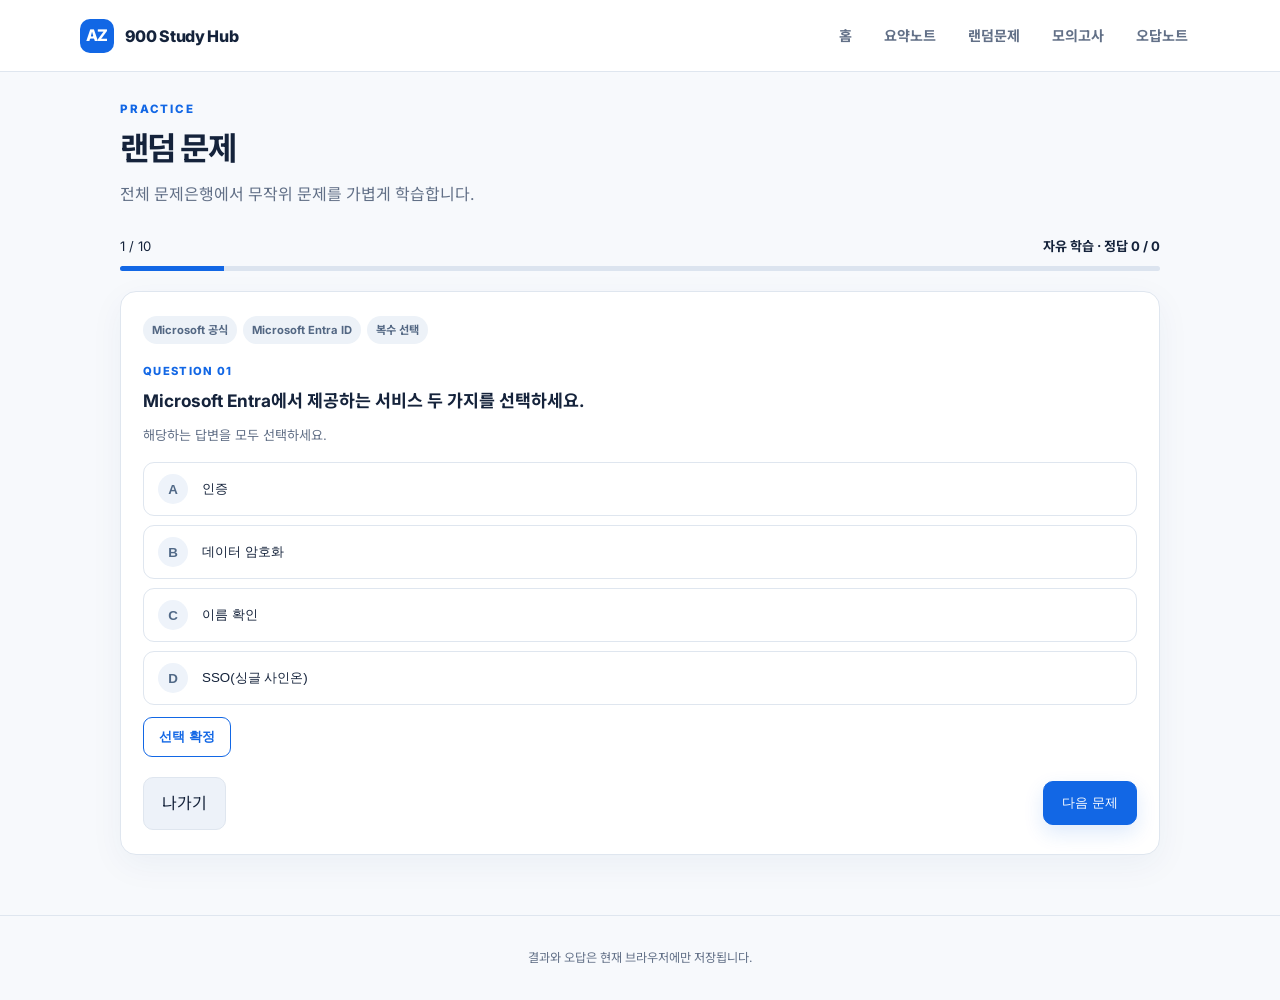
==== commit 7a2a4984: "Enhance quiz functionality with improved explanations and update script references" ====
--- a/quiz.html
+++ b/quiz.html
@@ -22,7 +22,7 @@
     <section id="resultArea" class="result" hidden></section>
   </main>
   <footer>결과와 오답은 현재 브라우저에만 저장됩니다.</footer>
-  <script src="js/data.js?v=20260813-2"></script>
-  <script src="js/quiz.js?v=20260813-5"></script>
+  <script src="js/data.js?v=20260813-6"></script>
+  <script src="js/quiz.js?v=20260813-6"></script>
 </body>
 </html>
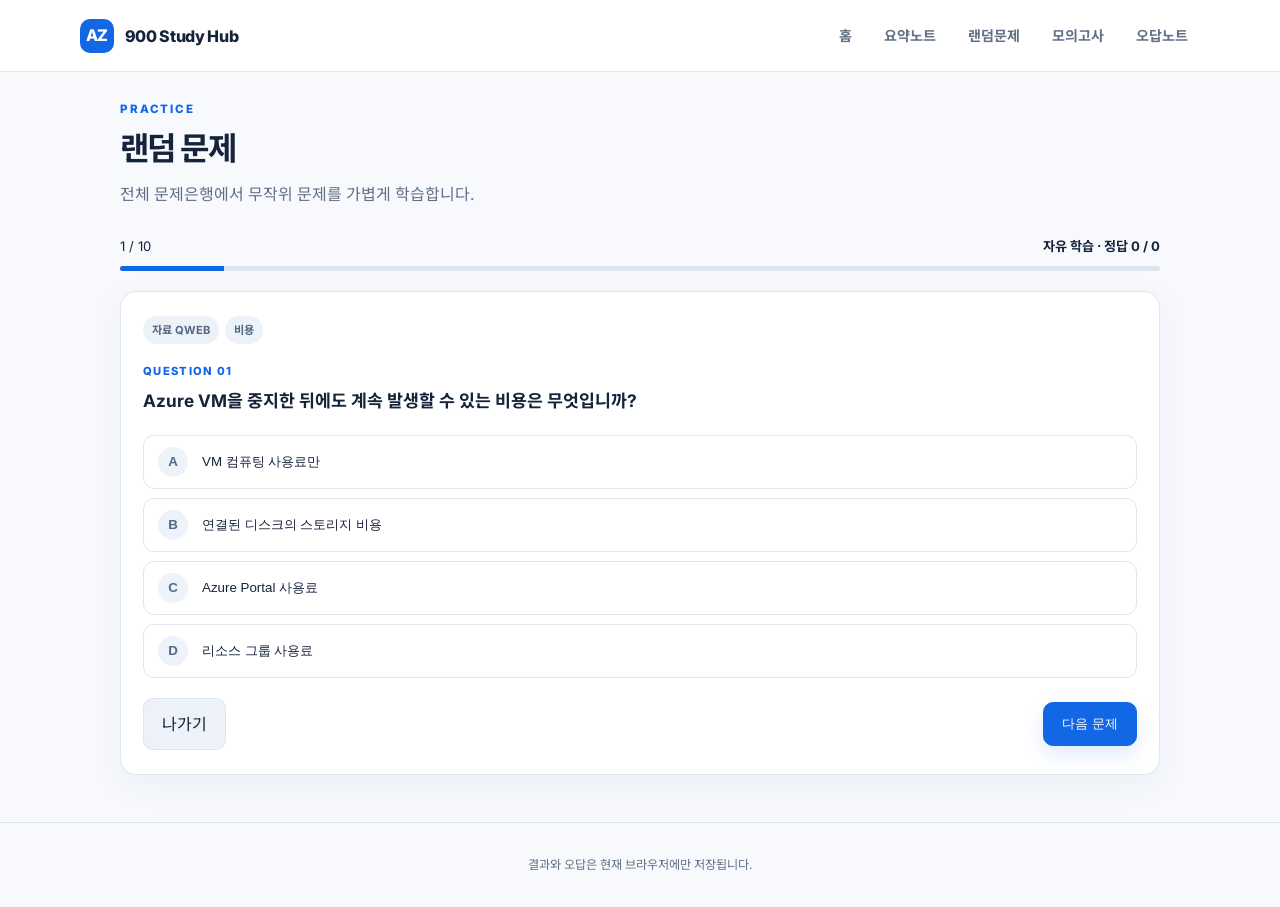
==== commit 64028820: "feat: enhance quiz functionality with detailed explanations and update styles" ====
--- a/quiz.html
+++ b/quiz.html
@@ -5,7 +5,7 @@
   <meta name="viewport" content="width=device-width,initial-scale=1">
   <meta name="description" content="AZ-900 랜덤문제와 실전 모의고사">
   <title>문제풀이 · AZ-900 Study Hub</title>
-  <link rel="stylesheet" href="css/style.css?v=20260813-5">
+  <link rel="stylesheet" href="css/style.css?v=20260813-7">
 </head>
 <body>
   <header class="nav">
@@ -22,7 +22,7 @@
     <section id="resultArea" class="result" hidden></section>
   </main>
   <footer>결과와 오답은 현재 브라우저에만 저장됩니다.</footer>
-  <script src="js/data.js?v=20260813-6"></script>
-  <script src="js/quiz.js?v=20260813-6"></script>
+  <script src="js/data.js?v=20260813-7"></script>
+  <script src="js/quiz.js?v=20260813-7"></script>
 </body>
 </html>
--- a/css/style.css
+++ b/css/style.css
@@ -6,5 +6,7 @@
 .multi-note{margin:-10px 0 16px;color:var(--muted);font-size:.82rem}.confirm-answer{margin-top:12px;padding:10px 15px;border:1px solid var(--blue);border-radius:9px;color:var(--blue);background:#fff;font-weight:800;cursor:pointer}
 .section-intro{margin:-14px 0 32px;color:var(--muted)}.exam-extra{border-top:5px solid var(--blue)}.exam-extra code{padding:2px 6px;border-radius:5px;color:#174e9b;background:var(--blue2);font-family:Consolas,monospace}.exam-extra table b{color:#174e9b}.exam-extra .cards article{min-height:105px}
 .quiz-page{max-width:1040px}.quiz-head{padding:28px 0 24px}.quiz-head h1{font-size:2rem}.quiz-head .eyebrow{margin-bottom:4px}.quiz-bar{margin-bottom:20px}.question{border-radius:16px;box-shadow:0 10px 34px #1c3f700d}.practice-question,.exam-question{padding:24px 22px}.qmeta span{color:#536783;background:#edf2f8}.qnum{margin-top:18px;color:var(--blue)}.question h2{margin:7px 0 20px;font-size:1.08rem}.choices button{min-height:52px;padding:11px 14px;border-radius:11px}.choices button:disabled{opacity:1;cursor:default}.choices i{border-radius:50%;color:#516987;background:#eef3fa}.choices button.selected{border:1.5px solid var(--blue);background:#f8fbff}.choices button.selected i{color:white;background:var(--blue)}.choices button.correct{border:1.5px solid #0ca678;background:#e8f8f1}.choices button.correct i{color:white;background:#0ca678}.choices button.wrong{border:1.5px solid #fa5252;background:#fff0f0}.choices button.wrong i{color:white;background:#fa5252}.feedback{margin-top:17px;padding:16px;border-left:4px solid var(--blue);border-radius:11px;color:var(--ink);background:#f0f3f9}.feedback.ok,.feedback.no{color:var(--ink);background:#f0f3f9}.feedback.ok>b{color:#087f5b}.feedback.no>b{color:#fa3e3e}.feedback p{margin:8px 0 5px}.feedback small{color:var(--muted)}.practice-nav{display:flex;justify-content:space-between;align-items:center;margin-top:20px}.practice-nav>div{display:flex;gap:8px}.practice-nav .btn,.exam-nav .btn{box-shadow:0 8px 20px #1267e524}.exit-btn{box-shadow:none!important}.answer-status{box-shadow:none}.quiz-head+.quiz-bar{padding-top:0}@media(max-width:760px){.practice-nav{align-items:stretch;flex-direction:column-reverse;gap:10px}.practice-nav>div{display:grid;grid-template-columns:1fr 1fr}.practice-nav .exit-btn{align-self:flex-start}.question h2{font-size:1rem}}
+.official-extra{border-top:5px solid #6c63ff}.fn a{margin-left:2px;color:var(--blue);font-size:.68em}.glossary{scroll-margin-top:90px}.footnotes{padding-left:28px}.footnotes li{scroll-margin-top:100px;padding:9px 4px;border-bottom:1px solid var(--line);color:var(--muted);font-size:.86rem}.footnotes li>a{display:inline-block;margin-right:8px;color:var(--blue);font-weight:800}.footnotes b{color:var(--ink)}
+.explanation-detail{margin-top:12px}.explanation-detail strong,.easy-explanation strong{display:block;font-size:.78rem}.easy-explanation{margin-top:12px;padding:14px;border-radius:10px;background:#fff}.easy-explanation strong{color:var(--blue)}.easy-explanation p{margin:5px 0 0}.result-explanation{margin-top:10px;padding:14px;border-radius:10px;background:#f5f8fc}.result-explanation>b{color:var(--blue);font-size:.78rem}.result-explanation p{margin:4px 0 12px;color:var(--ink)}
 .timer.urgent{background:var(--red)}.exam-tools{margin-top:24px;padding:14px 16px;border:1px solid var(--line);border-radius:12px;background:#f8fafc}.exam-tools-head{display:flex;align-items:center;justify-content:space-between;gap:10px}.review-btn,.map-toggle{padding:9px 13px;border:1px solid var(--line);border-radius:8px;background:white;cursor:pointer;font:700 .8rem inherit}.review-btn{color:#8a5b00}.review-btn.active{border-color:#e0a800;background:#fff3bf}.map-toggle{color:var(--blue)}.map-toggle span{margin-left:5px}.question-map[hidden]{display:none}.question-map{display:grid;grid-template-columns:repeat(10,minmax(34px,1fr));gap:7px;margin-top:14px}.question-map button{height:36px;border:1px solid var(--line);border-radius:8px;color:var(--muted);background:white;cursor:pointer;font:700 .75rem inherit}.question-map button:hover{border-color:var(--blue)}.question-map button.answered{border-color:#8ab8f5;color:var(--blue);background:var(--blue2)}.question-map button.marked{box-shadow:inset 0 0 0 2px #f2b705}.question-map button.current{border-color:var(--blue);color:white;background:var(--blue)}.map-legend{display:flex;gap:14px;margin-top:11px;color:var(--muted);font-size:.7rem}.map-legend span{display:flex;align-items:center;gap:5px}.map-legend i{width:9px;height:9px;border:1px solid var(--line);border-radius:3px;background:white}.map-legend .legend-current{border-color:var(--blue);background:var(--blue)}.map-legend .legend-answered{border-color:#8ab8f5;background:var(--blue2)}.map-legend .legend-marked{border:2px solid #f2b705}.score-note{max-width:650px;margin:14px auto;padding:12px;border-radius:9px;color:var(--muted);background:#f4f7fb;font-size:.82rem}@media(max-width:560px){.exam-tools-head{align-items:stretch;flex-direction:column}.question-map{grid-template-columns:repeat(5,1fr)}.map-legend{flex-wrap:wrap}}
 .answer-status{margin-bottom:14px;padding:16px;border:1px solid var(--line);border-radius:16px;background:white;box-shadow:0 8px 28px #1c3f700d}.status-head{display:flex;justify-content:space-between;align-items:center;color:var(--muted);font-size:.78rem}.status-head b{color:var(--ink)}.answer-status .question-map{grid-template-columns:repeat(25,minmax(22px,1fr));gap:5px;margin-top:12px}.answer-status .question-map button{height:34px;border:0;border-radius:6px;background:#f0f3f8;font-size:.65rem}.answer-status .question-map button.answered{color:#174e9b;background:#dceaff}.answer-status .question-map button.current{box-shadow:inset 0 0 0 2px var(--blue);color:var(--blue);background:white}.exam-question{padding:30px 22px}.exam-question .qnum{color:var(--blue)}.exam-question .choices button{padding:13px 14px}.exam-question .choices i{border-radius:50%;color:#48617f;background:#edf2f9}.exam-question .choices button.selected i{color:white;background:var(--blue)}.exam-nav{display:flex;justify-content:space-between;align-items:center;margin-top:26px}.exam-nav>div{display:flex;gap:8px}.exit-btn{border-color:var(--line);color:var(--ink);background:#edf2f9}.timer{border:1px solid var(--line);color:var(--ink);background:white;box-shadow:0 10px 28px #1c3f7012}.timer small{color:var(--muted)}.timer.urgent{border-color:var(--red);color:white;background:var(--red)}.timer.urgent small{color:#ffe3e3}@media(max-width:760px){.answer-status .question-map{grid-template-columns:repeat(10,1fr)}.exam-nav{align-items:stretch;flex-direction:column-reverse;gap:10px}.exam-nav>div{display:grid;grid-template-columns:repeat(3,1fr)}.exam-nav .btn{padding:10px 8px}.exit-btn{align-self:flex-start}.status-head{align-items:flex-start;flex-direction:column;gap:4px}}
